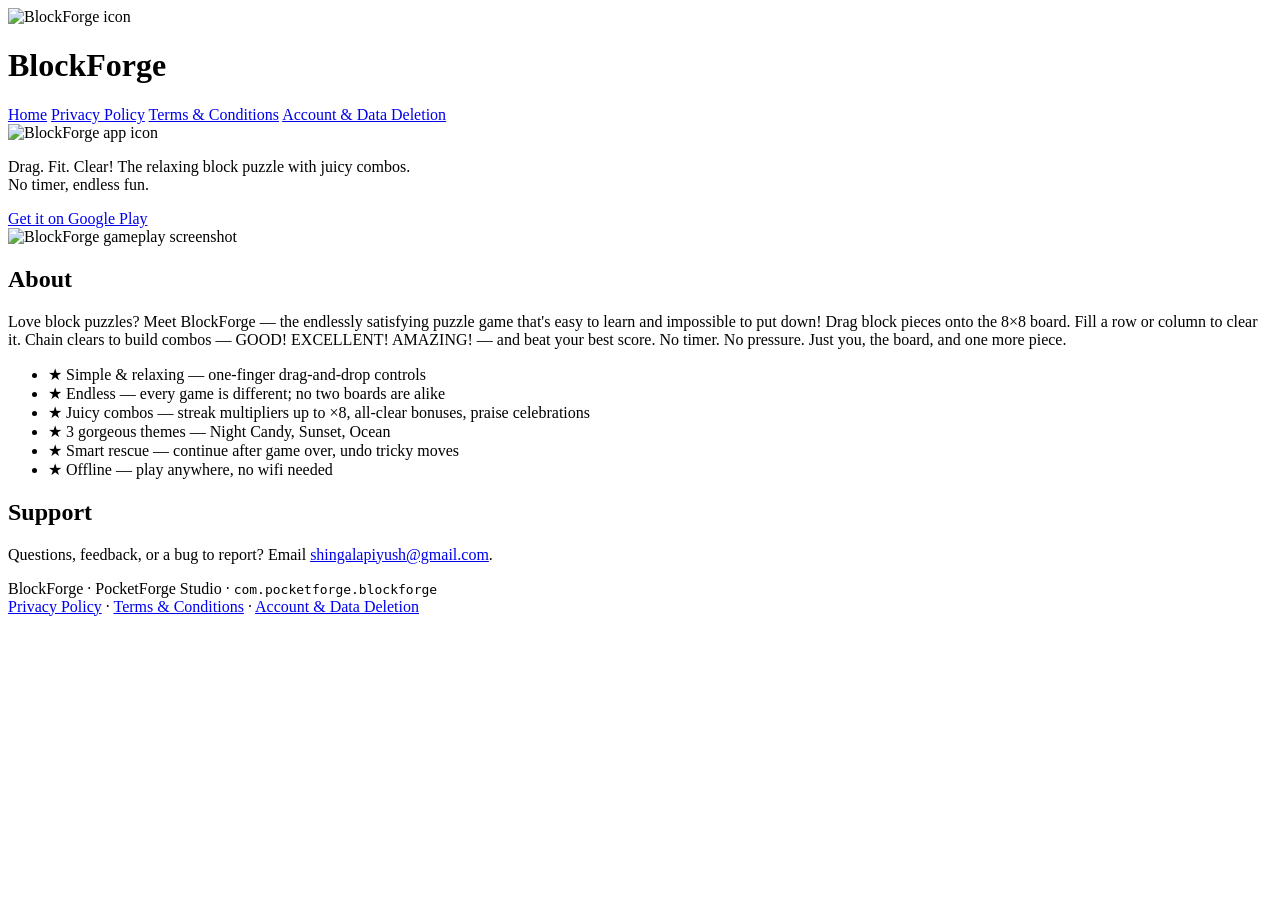
==== index.html @ 2ea0a6d8 "Add files via upload" ====
<!DOCTYPE html>
<html lang="en">
<head>
<meta charset="UTF-8">
<meta name="viewport" content="width=device-width, initial-scale=1">
<title>BlockForge — Block Puzzle</title>
<meta name="description" content="Drag. Fit. Clear! The relaxing block puzzle with juicy combos. No timer, endless fun.">
<link rel="icon" href="assets/icon.png">
<link rel="stylesheet" href="style.css">
</head>
<body>
<div class="wrap">
  <header class="site">
    <img src="assets/icon.png" alt="BlockForge icon">
    <div>
      <h1>BlockForge</h1>
      <nav class="site">
        <a href="index.html">Home</a>
        <a href="privacy-policy.html">Privacy Policy</a>
        <a href="terms.html">Terms &amp; Conditions</a>
        <a href="account-deletion.html">Account &amp; Data Deletion</a>
      </nav>
    </div>
  </header>

  <section class="hero">
    <img class="icon" src="assets/icon.png" alt="BlockForge app icon">
    <p class="tagline">Drag. Fit. Clear! The relaxing block puzzle with juicy combos.<br>No timer, endless fun.</p>
    <div class="badges">
      <a href="https://play.google.com/store/apps/details?id=com.pocketforge.blockforge">Get it on Google Play</a>
    </div>
    <div><img class="screenshot" src="assets/screenshot-1.png" alt="BlockForge gameplay screenshot"></div>
  </section>

  <h2>About</h2>
  <p>
    Love block puzzles? Meet BlockForge — the endlessly satisfying puzzle game that's easy to learn
    and impossible to put down! Drag block pieces onto the 8×8 board. Fill a row or column to clear it.
    Chain clears to build combos — GOOD! EXCELLENT! AMAZING! — and beat your best score. No timer.
    No pressure. Just you, the board, and one more piece.
  </p>
  <ul>
    <li>★ Simple &amp; relaxing — one-finger drag-and-drop controls</li>
    <li>★ Endless — every game is different; no two boards are alike</li>
    <li>★ Juicy combos — streak multipliers up to ×8, all-clear bonuses, praise celebrations</li>
    <li>★ 3 gorgeous themes — Night Candy, Sunset, Ocean</li>
    <li>★ Smart rescue — continue after game over, undo tricky moves</li>
    <li>★ Offline — play anywhere, no wifi needed</li>
  </ul>

  <h2>Support</h2>
  <p>
    Questions, feedback, or a bug to report? Email
    <a href="mailto:shingalapiyush@gmail.com">shingalapiyush@gmail.com</a>.
  </p>

  <footer>
    BlockForge · PocketForge Studio · <code>com.pocketforge.blockforge</code><br>
    <a href="privacy-policy.html">Privacy Policy</a> · <a href="terms.html">Terms &amp; Conditions</a> · <a href="account-deletion.html">Account &amp; Data Deletion</a>
  </footer>
</div>
</body>
</html>
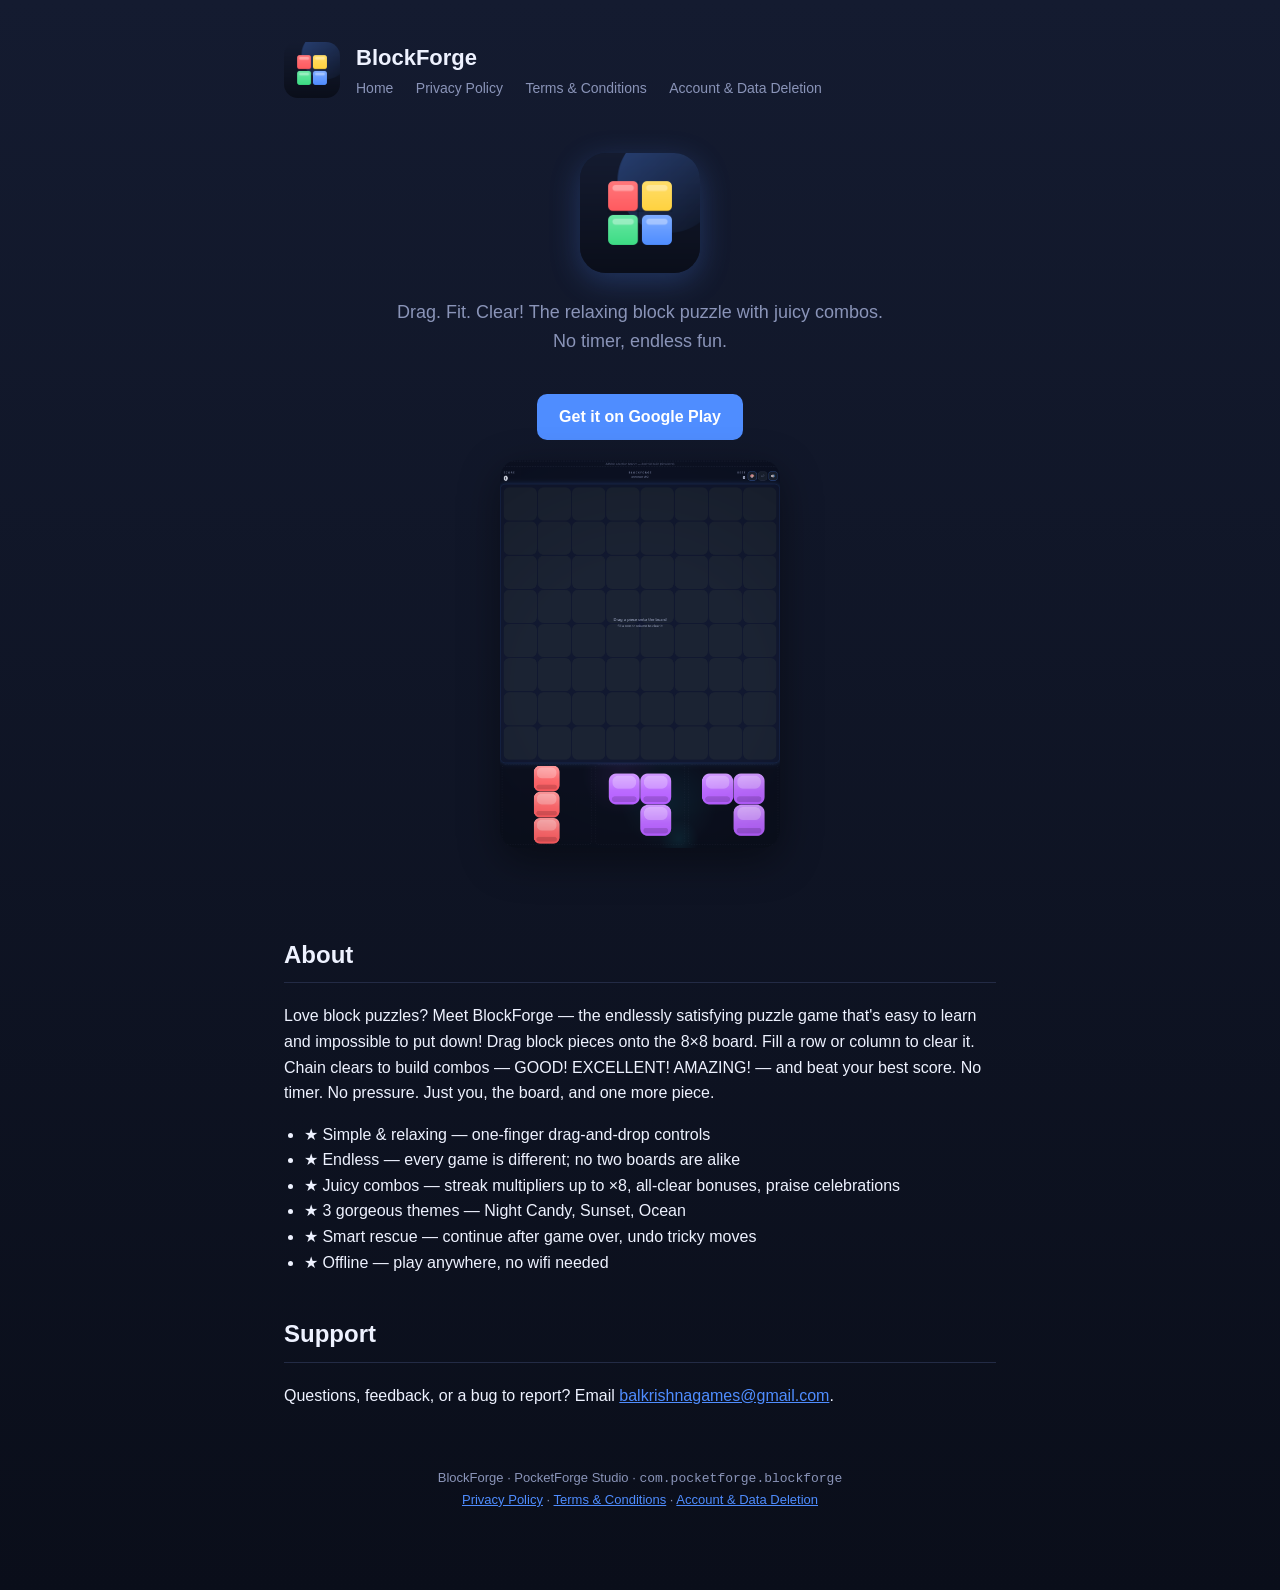
==== commit d1fbaa2b: "Update support email, remove legacy/stray files - Swap contact email to balkrishnagames@gmail.com ac" ====
--- a/index.html
+++ b/index.html
@@ -51,7 +51,7 @@
   <h2>Support</h2>
   <p>
     Questions, feedback, or a bug to report? Email
-    <a href="mailto:shingalapiyush@gmail.com">shingalapiyush@gmail.com</a>.
+    <a href="mailto:balkrishnagames@gmail.com">balkrishnagames@gmail.com</a>.
   </p>
 
   <footer>
--- a/style.css
+++ b/style.css
@@ -0,0 +1,28 @@
+:root{
+  --bg:#0A0E1A; --bg2:#141b30; --text:#EEF2FF; --sub:#8A94B8;
+  --accent:#4F8DFF; --red:#FF5A5F; --yellow:#FFD23F; --green:#3DDC84;
+}
+*{box-sizing:border-box;}
+body{
+  margin:0; background:linear-gradient(180deg,var(--bg2),var(--bg));
+  color:var(--text); font-family:-apple-system,Segoe UI,Roboto,Arial,sans-serif;
+  line-height:1.6;
+}
+.wrap{max-width:760px; margin:0 auto; padding:40px 24px 80px;}
+header.site{display:flex; align-items:center; gap:16px; margin-bottom:32px;}
+header.site img{width:56px; height:56px; border-radius:14px;}
+header.site h1{font-size:22px; margin:0;}
+nav.site a{color:var(--sub); text-decoration:none; margin-right:18px; font-size:14px;}
+nav.site a:hover{color:var(--text);}
+h1,h2,h3{color:var(--text);}
+h2{border-bottom:1px solid #232b45; padding-bottom:8px; margin-top:40px;}
+a{color:var(--accent);}
+.hero{text-align:center; padding:20px 0 40px;}
+.hero img.icon{width:120px; border-radius:26px; box-shadow:0 8px 30px rgba(79,141,255,.25);}
+.hero p.tagline{color:var(--sub); font-size:18px;}
+.hero img.screenshot{max-width:280px; width:100%; border-radius:18px; margin-top:20px; box-shadow:0 12px 40px rgba(0,0,0,.4);}
+.badges a{display:inline-block; background:var(--accent); color:#fff; padding:10px 22px; border-radius:10px; text-decoration:none; font-weight:600; margin-top:20px;}
+ul{padding-left:20px;}
+footer{margin-top:60px; color:var(--sub); font-size:13px; text-align:center;}
+table{width:100%; border-collapse:collapse; margin:16px 0;}
+td,th{border:1px solid #232b45; padding:8px 10px; text-align:left; font-size:14px;}
